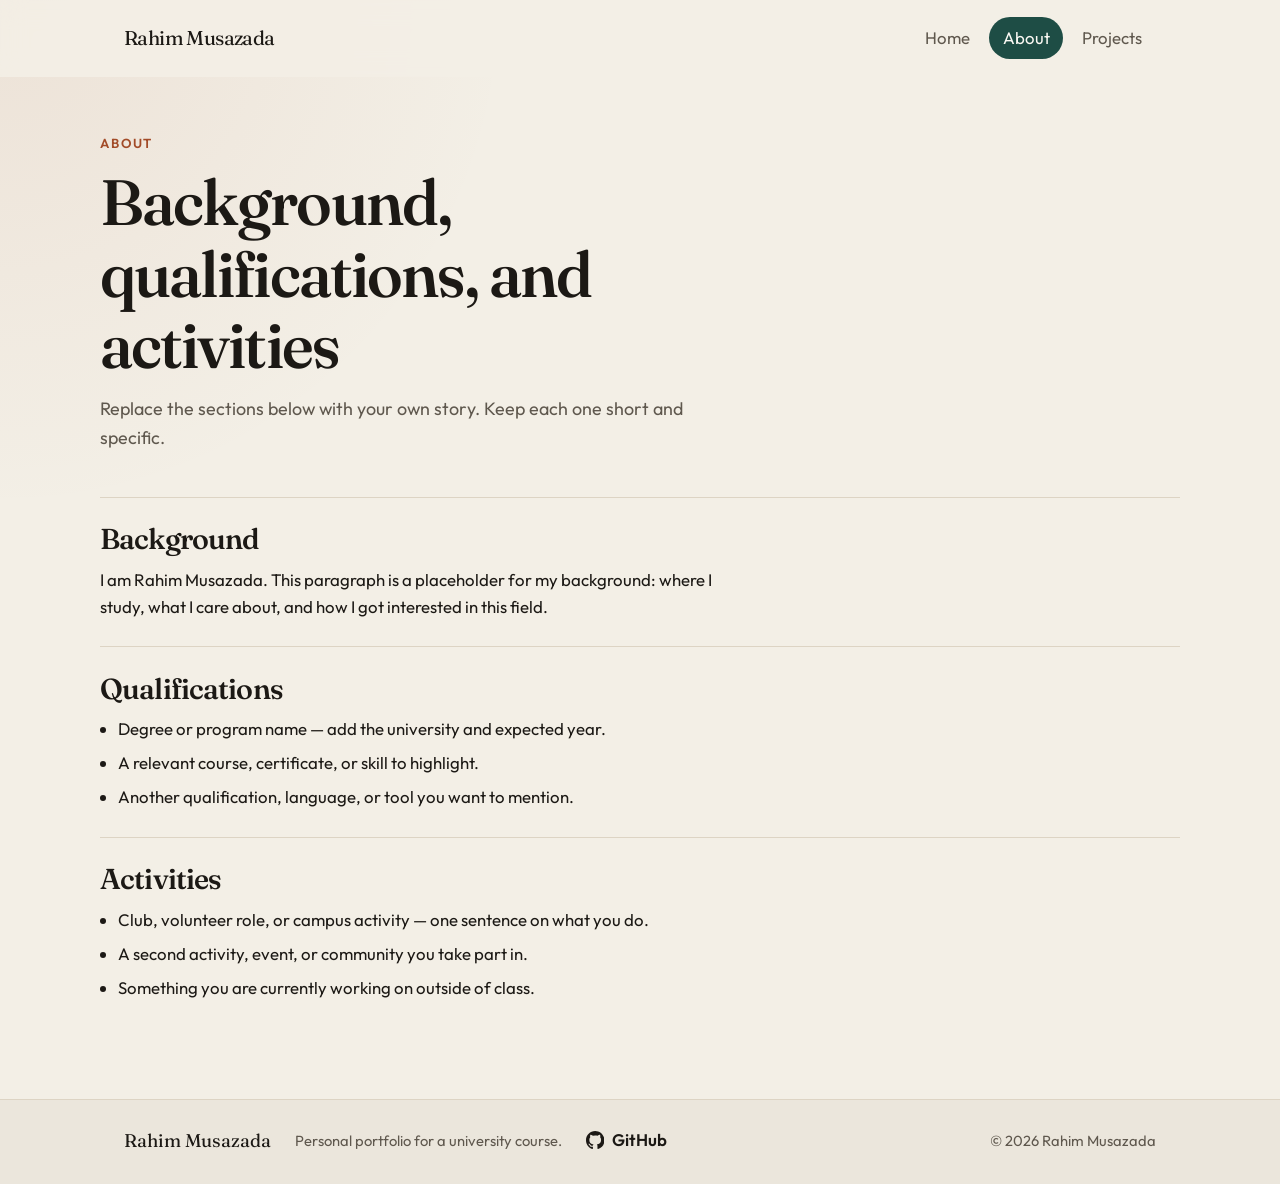
==== about.html @ 74e854c0 "Add initial site structure and pages" ====
<!DOCTYPE html>
<html lang="en">
<head>
  <meta charset="UTF-8">
  <meta name="viewport" content="width=device-width, initial-scale=1.0">
  <meta name="description" content="About Rahim Musazada — background, qualifications, and activities.">
  <title>Rahim Musazada · About</title>
  <link rel="icon" href="images/favicon.svg" type="image/svg+xml">
  <link rel="preconnect" href="https://fonts.googleapis.com">
  <link rel="preconnect" href="https://fonts.gstatic.com" crossorigin>
  <link href="https://fonts.googleapis.com/css2?family=Fraunces:opsz,wght@9..144,560;9..144,640&family=Outfit:wght@400;500;600&display=swap" rel="stylesheet">
  <link rel="stylesheet" href="css/style.css">
</head>
<body>
  <a class="skip-link" href="#main">Skip to content</a>

  <header class="site-header">
    <div class="header-inner">
      <a class="brand" href="index.html">Rahim Musazada</a>

      <button class="nav-toggle" type="button" aria-expanded="false" aria-controls="site-nav">
        <span class="sr-only">Open menu</span>
        <span class="nav-toggle-bar" aria-hidden="true"></span>
        <span class="nav-toggle-bar" aria-hidden="true"></span>
        <span class="nav-toggle-bar" aria-hidden="true"></span>
      </button>

      <nav id="site-nav" class="site-nav" aria-label="Primary">
        <ul class="nav-links">
          <li><a href="index.html">Home</a></li>
          <li><a href="about.html" aria-current="page">About</a></li>
          <li><a href="projects.html">Projects</a></li>
        </ul>
      </nav>
    </div>
  </header>

  <main id="main">
    <header class="page-intro">
      <p class="eyebrow">About</p>
      <h1>Background, qualifications, and activities</h1>
      <p class="lede">Replace the sections below with your own story. Keep each one short and specific.</p>
    </header>

    <section class="about-block" aria-labelledby="background-heading">
      <h2 id="background-heading">Background</h2>
      <p>
        I am Rahim Musazada. This paragraph is a placeholder for my background:
        where I study, what I care about, and how I got interested in this field.
      </p>
    </section>

    <section class="about-block" aria-labelledby="qualifications-heading">
      <h2 id="qualifications-heading">Qualifications</h2>
      <ul class="plain-list">
        <li>Degree or program name — add the university and expected year.</li>
        <li>A relevant course, certificate, or skill to highlight.</li>
        <li>Another qualification, language, or tool you want to mention.</li>
      </ul>
    </section>

    <section class="about-block" aria-labelledby="activities-heading">
      <h2 id="activities-heading">Activities</h2>
      <ul class="plain-list">
        <li>Club, volunteer role, or campus activity — one sentence on what you do.</li>
        <li>A second activity, event, or community you take part in.</li>
        <li>Something you are currently working on outside of class.</li>
      </ul>
    </section>
  </main>

  <footer class="site-footer">
    <div class="footer-inner">
      <p class="footer-name">Rahim Musazada</p>
      <p class="footer-note">Personal portfolio for a university course.</p>
      <a class="github-link" href="https://github.com/rmusazada/rmusazada.github.io" target="_blank" rel="noopener noreferrer">
        <svg viewBox="0 0 16 16" aria-hidden="true" focusable="false">
          <path fill="currentColor" d="M8 0C3.58 0 0 3.58 0 8c0 3.54 2.29 6.53 5.47 7.59.4.07.55-.17.55-.38 0-.19-.01-.82-.01-1.49-2.01.37-2.53-.49-2.69-.94-.09-.23-.48-.94-.82-1.13-.28-.15-.68-.52-.01-.53.63-.01 1.08.58 1.23.82.72 1.21 1.87.87 2.33.66.07-.52.28-.87.51-1.07-1.78-.2-3.64-.89-3.64-3.95 0-.87.31-1.59.82-2.15-.08-.2-.36-1.02.08-2.12 0 0 .67-.21 2.2.82A7.68 7.68 0 0 1 8 3.87c.68.003 1.36.092 2 .27 1.53-1.04 2.2-.82 2.2-.82.44 1.1.16 1.92.08 2.12.51.56.82 1.27.82 2.15 0 3.07-1.87 3.75-3.65 3.95.29.25.54.73.54 1.48 0 1.07-.01 1.93-.01 2.2 0 .21.15.46.55.38A8.013 8.013 0 0 0 16 8c0-4.42-3.58-8-8-8z"/>
        </svg>
        <span>GitHub</span>
      </a>
      <p class="footer-copy">&copy; <span id="year">2026</span> Rahim Musazada</p>
    </div>
  </footer>

  <script src="js/main.js"></script>
</body>
</html>
---- css/style.css ----
/* ==========================================================================
   Portfolio styles
   Shared by index.html, about.html, and projects.html
   ========================================================================== */

/* --- Design tokens ------------------------------------------------------- */
:root {
  --bg: #f3efe6;
  --paper: #fbf9f4;
  --ink: #1c1915;
  --muted: #5f584e;
  --line: #ddd4c4;
  --accent: #1e4d45;
  --accent-deep: #14362f;
  --copper: #a24b28;
  --shadow: 0 16px 40px rgba(28, 25, 21, 0.07);
  --radius: 20px;
  --max: 1080px;
  --header-height: 76px;
  --font-display: "Fraunces", "Iowan Old Style", Palatino, serif;
  --font-body: "Outfit", "Segoe UI", sans-serif;
}

/* --- Base ---------------------------------------------------------------- */
*,
*::before,
*::after {
  box-sizing: border-box;
}

html {
  scroll-behavior: smooth;
}

body {
  margin: 0;
  min-height: 100vh;
  display: flex;
  flex-direction: column;
  background:
    radial-gradient(circle at top left, rgba(162, 75, 40, 0.08), transparent 32rem),
    var(--bg);
  color: var(--ink);
  font-family: var(--font-body);
  font-size: 1.05rem;
  line-height: 1.6;
}

img {
  max-width: 100%;
  height: auto;
  display: block;
}

a {
  color: inherit;
}

h1,
h2,
h3 {
  font-family: var(--font-display);
  font-weight: 560;
  letter-spacing: -0.03em;
  line-height: 1.12;
}

p {
  margin: 0;
}

/* Visually hidden text for screen readers */
.sr-only {
  position: absolute;
  width: 1px;
  height: 1px;
  padding: 0;
  margin: -1px;
  overflow: hidden;
  clip: rect(0, 0, 0, 0);
  white-space: nowrap;
  border: 0;
}

.skip-link {
  position: absolute;
  left: 1rem;
  top: -3rem;
  z-index: 20;
  padding: 0.5rem 0.8rem;
  background: var(--ink);
  color: var(--paper);
  border-radius: 8px;
}

.skip-link:focus {
  top: 1rem;
}

/* --- Header and navigation ---------------------------------------------- */
.site-header {
  position: sticky;
  top: 0;
  z-index: 10;
  background: rgba(243, 239, 230, 0.9);
  backdrop-filter: blur(12px);
  border-bottom: 1px solid transparent;
}

.header-inner {
  position: relative;
  max-width: var(--max);
  margin: 0 auto;
  min-height: var(--header-height);
  padding: 0 1.5rem;
  display: flex;
  align-items: center;
  justify-content: space-between;
  gap: 1rem;
}

.brand {
  font-family: var(--font-display);
  font-size: 1.25rem;
  text-decoration: none;
  letter-spacing: -0.03em;
}

.nav-links {
  display: flex;
  gap: 0.35rem;
  margin: 0;
  padding: 0;
  list-style: none;
}

.nav-links a {
  display: inline-block;
  padding: 0.45rem 0.85rem;
  text-decoration: none;
  color: var(--muted);
  border-radius: 999px;
}

.nav-links a:hover,
.nav-links a:focus-visible {
  color: var(--ink);
  background: rgba(30, 77, 69, 0.08);
}

.nav-links a[aria-current="page"] {
  color: var(--paper);
  background: var(--accent);
}

.nav-toggle {
  display: none;
  width: 44px;
  height: 44px;
  padding: 0;
  border: 1px solid var(--line);
  border-radius: 12px;
  background: var(--paper);
  cursor: pointer;
  flex-direction: column;
  align-items: center;
  justify-content: center;
  gap: 5px;
}

.nav-toggle-bar {
  display: block;
  width: 18px;
  height: 2px;
  background: var(--ink);
}

/* --- Main content ------------------------------------------------------- */
main {
  flex: 1;
  width: min(var(--max), calc(100% - 3rem));
  margin: 0 auto;
  padding: 3.5rem 0 4.5rem;
}

.eyebrow {
  margin: 0 0 0.75rem;
  color: var(--copper);
  font-size: 0.82rem;
  font-weight: 600;
  letter-spacing: 0.14em;
  text-transform: uppercase;
}

.lede {
  max-width: 38rem;
  color: var(--muted);
  font-size: 1.12rem;
}

.page-intro {
  max-width: 40rem;
  margin-bottom: 2.75rem;
}

.page-intro h1 {
  margin: 0 0 0.9rem;
  font-size: clamp(2.4rem, 5vw, 4rem);
}

/* Home: name, summary, and portrait */
.hero {
  display: grid;
  grid-template-columns: minmax(0, 1.2fr) minmax(240px, 0.8fr);
  gap: 3rem;
  align-items: center;
}

.hero h1 {
  margin: 0 0 1rem;
  font-size: clamp(3.2rem, 7vw, 5.4rem);
}

.hero-actions {
  display: flex;
  flex-wrap: wrap;
  align-items: center;
  gap: 1.25rem;
  margin-top: 1.75rem;
}

.button,
.text-link {
  text-decoration: none;
}

.button {
  display: inline-flex;
  align-items: center;
  padding: 0.8rem 1.15rem;
  border-radius: 999px;
  background: var(--accent);
  color: #f7f4ee;
  font-weight: 600;
}

.button:hover,
.button:focus-visible {
  background: var(--accent-deep);
}

.text-link {
  color: var(--accent-deep);
  font-weight: 600;
  border-bottom: 1px solid currentColor;
}

.portrait {
  margin: 0;
  padding: 0.75rem;
  background: var(--paper);
  border: 1px solid var(--line);
  border-radius: calc(var(--radius) + 8px);
  box-shadow: var(--shadow);
}

.portrait img {
  width: 100%;
  aspect-ratio: 4 / 5;
  object-fit: cover;
  border-radius: var(--radius);
  background: var(--accent);
}

.portrait figcaption {
  margin-top: 0.7rem;
  color: var(--muted);
  font-size: 0.85rem;
  text-align: center;
}

/* About page sections */
.about-block {
  padding: 1.6rem 0;
  border-top: 1px solid var(--line);
}

.about-block h2 {
  margin: 0 0 0.7rem;
  font-size: 1.8rem;
}

.about-block p,
.plain-list {
  max-width: 40rem;
}

.plain-list {
  margin: 0;
  padding-left: 1.15rem;
}

.plain-list li + li {
  margin-top: 0.45rem;
}

/* Project cards */
.project-grid {
  display: grid;
  grid-template-columns: repeat(3, minmax(0, 1fr));
  gap: 1.25rem;
}

.project-card {
  display: flex;
  flex-direction: column;
  background: var(--paper);
  border: 1px solid var(--line);
  border-radius: var(--radius);
  overflow: hidden;
  box-shadow: var(--shadow);
}

.media-placeholder {
  display: grid;
  place-items: center;
  aspect-ratio: 4 / 3;
  color: #f7f4ee;
  font-size: 0.85rem;
  letter-spacing: 0.12em;
  text-transform: uppercase;
}

.media-placeholder[data-tone="1"] {
  background:
    linear-gradient(160deg, rgba(255, 255, 255, 0.16), transparent 45%),
    #1e4d45;
}

.media-placeholder[data-tone="2"] {
  background:
    linear-gradient(160deg, rgba(255, 255, 255, 0.16), transparent 45%),
    #a24b28;
}

.media-placeholder[data-tone="3"] {
  background:
    linear-gradient(160deg, rgba(255, 255, 255, 0.16), transparent 45%),
    #243246;
}

.project-body {
  padding: 1.15rem 1.2rem 1.35rem;
}

.project-body h2 {
  margin: 0 0 0.45rem;
  font-size: 1.45rem;
}

.project-body p {
  color: var(--muted);
}

/* If a real photo replaces the placeholder, it should fill the card top */
.project-card img {
  width: 100%;
  aspect-ratio: 4 / 3;
  object-fit: cover;
}

/* --- Footer -------------------------------------------------------------- */
.site-footer {
  border-top: 1px solid var(--line);
  background: #ebe6dc;
}

.footer-inner {
  max-width: var(--max);
  margin: 0 auto;
  padding: 1.6rem 1.5rem 1.8rem;
  display: flex;
  flex-wrap: wrap;
  align-items: center;
  gap: 0.75rem 1.5rem;
}

.footer-name {
  font-family: var(--font-display);
  font-size: 1.15rem;
}

.footer-note,
.footer-copy {
  color: var(--muted);
  font-size: 0.92rem;
}

.footer-copy {
  margin-left: auto;
}

.github-link {
  display: inline-flex;
  align-items: center;
  gap: 0.45rem;
  color: var(--ink);
  text-decoration: none;
  font-weight: 600;
}

.github-link svg {
  width: 1.15rem;
  height: 1.15rem;
}

.github-link:hover,
.github-link:focus-visible {
  color: var(--accent);
}

/* --- Focus and motion ---------------------------------------------------- */
:focus-visible {
  outline: 2px solid var(--copper);
  outline-offset: 3px;
}

@media (prefers-reduced-motion: reduce) {
  html {
    scroll-behavior: auto;
  }
}

/* --- Responsive layout --------------------------------------------------- */
@media (max-width: 860px) {
  .hero,
  .project-grid {
    grid-template-columns: 1fr;
  }

  .portrait {
    max-width: 360px;
  }
}

@media (max-width: 720px) {
  .nav-toggle {
    display: inline-flex;
  }

  .site-nav {
    display: none;
    position: absolute;
    top: calc(100% - 0.4rem);
    right: 1.5rem;
    left: 1.5rem;
    padding: 0.5rem;
    background: var(--paper);
    border: 1px solid var(--line);
    border-radius: 16px;
    box-shadow: var(--shadow);
  }

  .site-nav.is-open {
    display: block;
  }

  .nav-links {
    flex-direction: column;
  }

  .nav-links a {
    display: block;
  }

  .footer-copy {
    margin-left: 0;
  }

  main {
    width: min(var(--max), calc(100% - 2rem));
    padding-top: 2.4rem;
  }
}
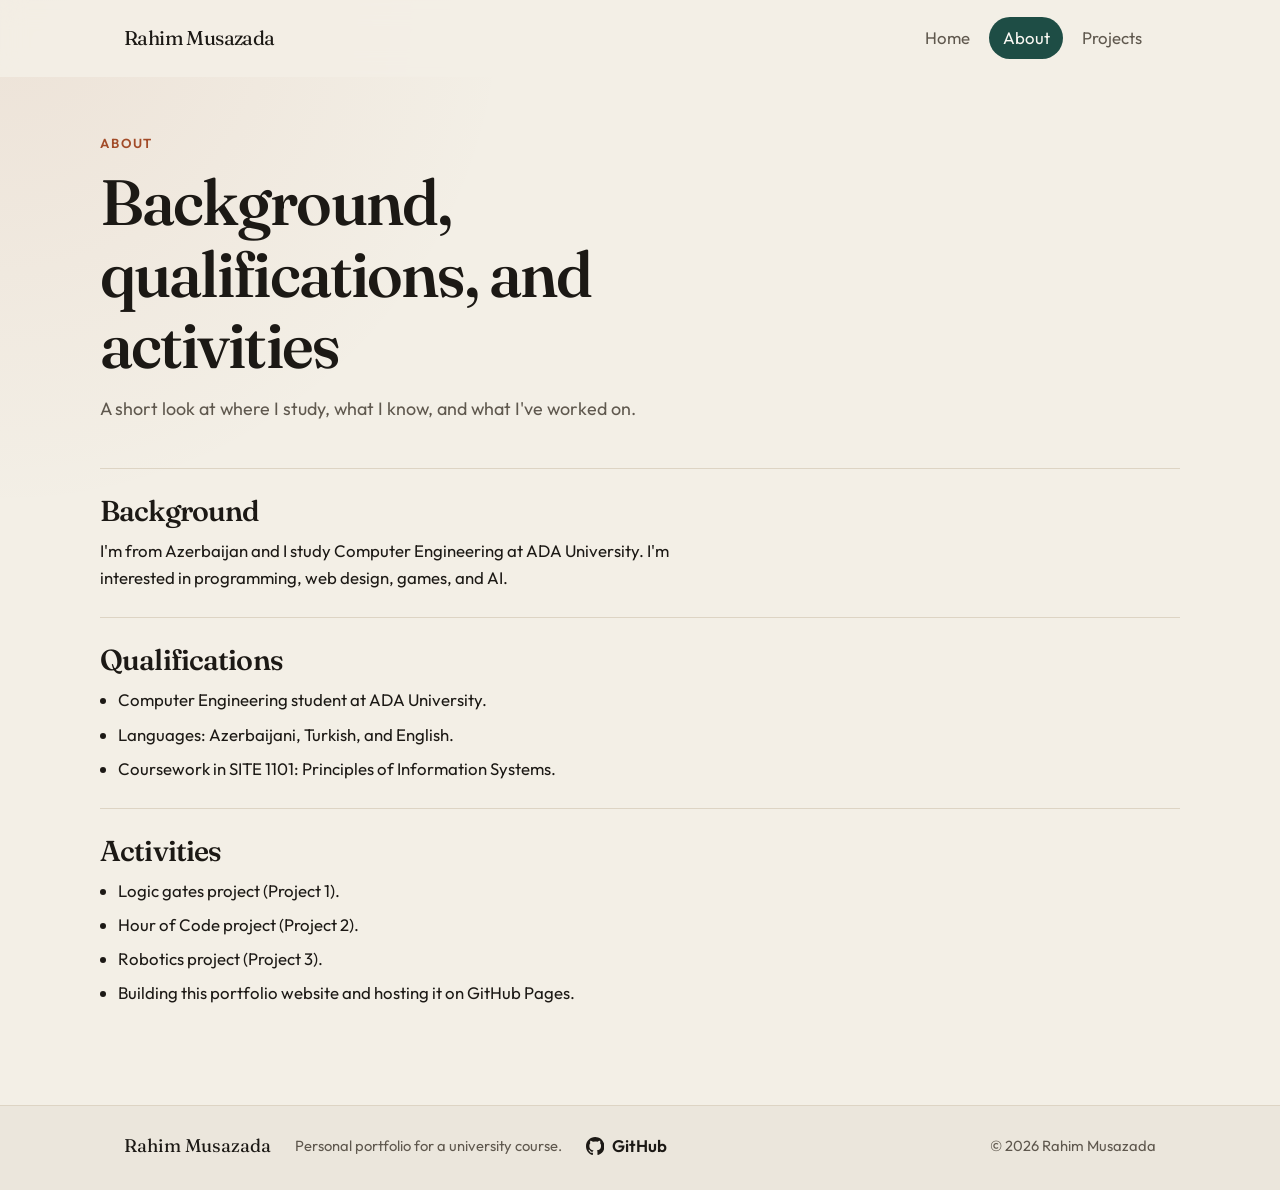
==== commit 6e577294: "Add personal text to Home and About pages" ====
--- a/about.html
+++ b/about.html
@@ -39,32 +39,33 @@
     <header class="page-intro">
       <p class="eyebrow">About</p>
       <h1>Background, qualifications, and activities</h1>
-      <p class="lede">Replace the sections below with your own story. Keep each one short and specific.</p>
+      <p class="lede">A short look at where I study, what I know, and what I've worked on.</p>
     </header>
 
     <section class="about-block" aria-labelledby="background-heading">
       <h2 id="background-heading">Background</h2>
       <p>
-        I am Rahim Musazada. This paragraph is a placeholder for my background:
-        where I study, what I care about, and how I got interested in this field.
+        I'm from Azerbaijan and I study Computer Engineering at ADA University.
+        I'm interested in programming, web design, games, and AI.
       </p>
     </section>
 
     <section class="about-block" aria-labelledby="qualifications-heading">
       <h2 id="qualifications-heading">Qualifications</h2>
       <ul class="plain-list">
-        <li>Degree or program name — add the university and expected year.</li>
-        <li>A relevant course, certificate, or skill to highlight.</li>
-        <li>Another qualification, language, or tool you want to mention.</li>
+        <li>Computer Engineering student at ADA University.</li>
+        <li>Languages: Azerbaijani, Turkish, and English.</li>
+        <li>Coursework in SITE 1101: Principles of Information Systems.</li>
       </ul>
     </section>
 
     <section class="about-block" aria-labelledby="activities-heading">
       <h2 id="activities-heading">Activities</h2>
       <ul class="plain-list">
-        <li>Club, volunteer role, or campus activity — one sentence on what you do.</li>
-        <li>A second activity, event, or community you take part in.</li>
-        <li>Something you are currently working on outside of class.</li>
+        <li>Logic gates project (Project 1).</li>
+        <li>Hour of Code project (Project 2).</li>
+        <li>Robotics project (Project 3).</li>
+        <li>Building this portfolio website and hosting it on GitHub Pages.</li>
       </ul>
     </section>
   </main>
